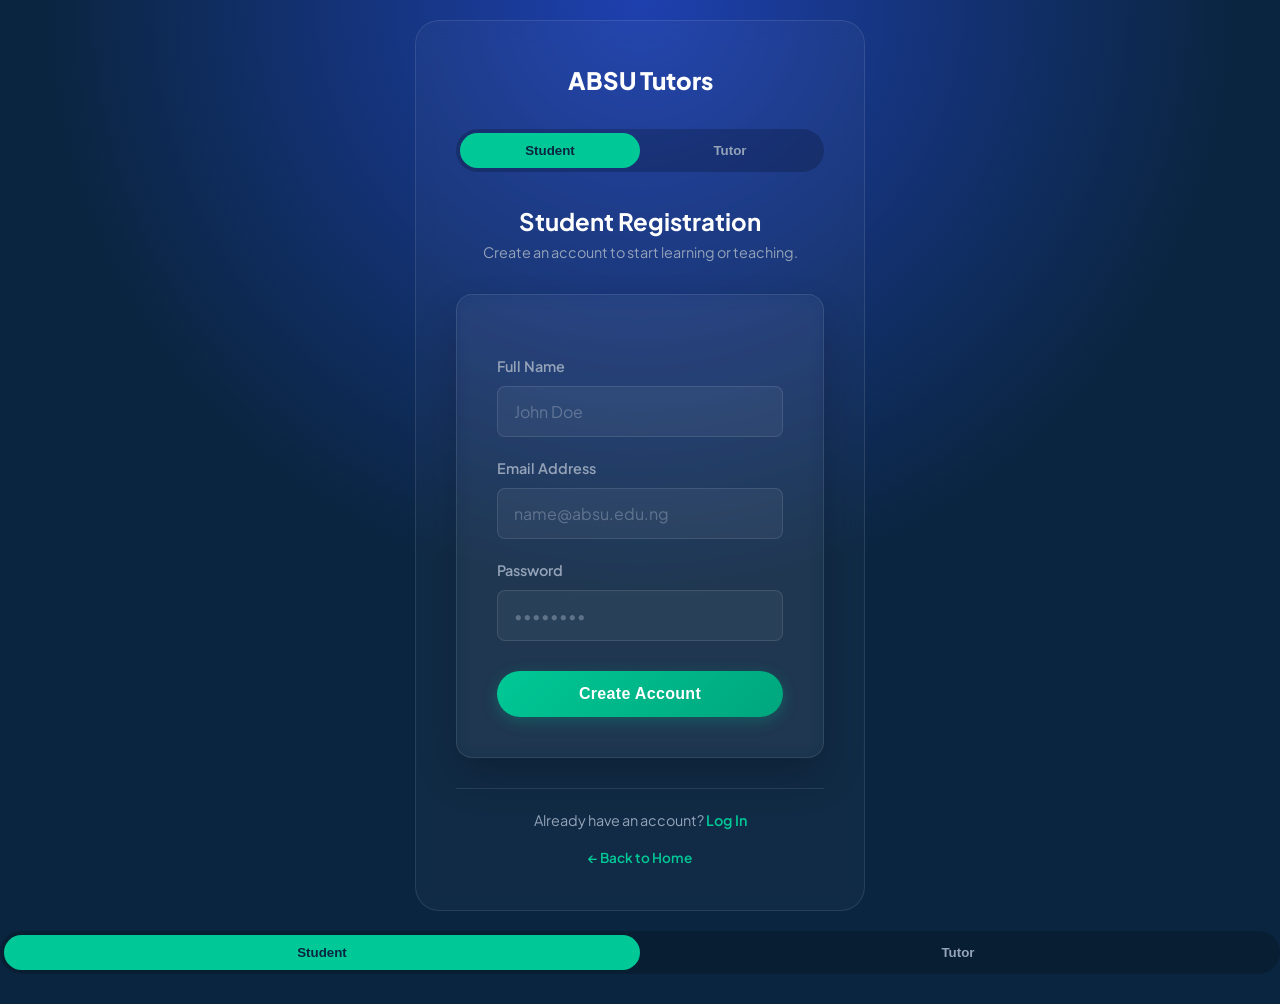
==== auth.html @ 9465117a "new update" ====
<!DOCTYPE html>
<html lang="en">
<head>
    <meta charset="UTF-8">
    <meta name="viewport" content="width=device-width, initial-scale=1.0">
    <title>Join ABSU Tutors</title>
    <link rel="stylesheet" href="style.css"> <!-- Reuse main style -->
    <link rel="stylesheet" href="auth.css">   <!-- Specific auth styles -->
</head>
<body>
    <main class="auth-container">
        <div class="auth-card">
            <div class="logo-center">ABSU Tutors</div>
            
            <div class="role-toggle">
                <button class="toggle-btn active" onclick="switchRole('student')">Student</button>
                <button class="toggle-btn" onclick="switchRole('tutor')">Tutor</button>
            </div>

            <h2 id="formTitle">Student Registration</h2>
            <p class="subtitle">Create an account to start learning or teaching.</p>

            <form id="authForm">
                <div class="input-group">
                    <label>Full Name</label>
                    <input type="text" placeholder="John Doe" required>
                </div>
                
                <div class="input-group">
                    <label>Email Address</label>
                    <input type="email" placeholder="name@absu.edu.ng" required>
                </div>

                <div class="input-group">
                    <label>Password</label>
                    <input type="password" placeholder="••••••••" required>
                </div>

                <!-- Tutor Specific Field (Hidden by default) -->
                <div class="input-group tutor-only" style="display: none;">
                    <label>Department / Subject Expertise</label>
                    <input type="text" placeholder="e.g., Mathematics, Physics">
                </div>

                <button type="submit" class="btn full-width">Create Account</button>
            </form>

            <div class="auth-footer">
                <p>Already have an account? <a href="#">Log In</a></p>
                <a href="index.html" class="back-link">&larr; Back to Home</a>
            </div>
        </div>
    </main>

    <!-- Add this script at the bottom of auth.html -->
<script>
    function switchRole(role) {
        const studentBtn = document.querySelector('.toggle-btn:first-child');
        const tutorBtn = document.querySelector('.toggle-btn:last-child');
        const formTitle = document.getElementById('formTitle');
        const tutorFields = document.querySelector('.tutor-only');
        const submitBtn = document.querySelector('button[type="submit"]');

        if (role === 'student') {
            studentBtn.classList.add('active');
            tutorBtn.classList.remove('active');
            formTitle.innerText = "Student Registration";
            submitBtn.innerText = "Create Student Account";
            if(tutorFields) tutorFields.style.display = 'none';
        } else {
            tutorBtn.classList.add('active');
            studentBtn.classList.remove('active');
            formTitle.innerText = "Tutor Registration";
            submitBtn.innerText = "Create Tutor Account";
            if(tutorFields) tutorFields.style.display = 'block';
        }
    }
</script>
<div class="role-toggle">
    <button type="button" class="toggle-btn active" onclick="switchRole('student')">Student</button>
    <button type="button" class="toggle-btn" onclick="switchRole('tutor')">Tutor</button>
</div>

</body>
</html>
---- style.css ----
/* =========================================
   ABSU TUTORS - UNIFIED PREMIUM THEME
   Palette: Dark Blue (#0A2540), White, Green (#00C896)
   Covers: Home, Contact, Auth, Dashboards
   ========================================= */

@import url('https://fonts.googleapis.com/css2?family=Plus+Jakarta+Sans:wght@400;500;600;700;800&display=swap');

:root {
  /* Color System */
  --bg-dark: #0a2540;
  --bg-card: rgba(255, 255, 255, 0.03);
  --border-color: rgba(255, 255, 255, 0.1);
  
  --white: #ffffff;
  --text-muted: #94a3b8;
  
  --green-primary: #00c896;
  --green-dark: #00a67d;
  --green-glow: rgba(0, 200, 150, 0.25);
  
  /* Layout & Effects */
  --container-width: 1200px;
  --radius-sm: 8px;
  --radius-md: 16px;
  --radius-lg: 24px;
  --transition: all 0.3s cubic-bezier(0.4, 0, 0.2, 1);
}

/* --- RESET & BASE --- */
*, *::before, *::after {
  margin: 0;
  padding: 0;
  box-sizing: border-box;
}

html {
  scroll-behavior: smooth;
  font-size: 16px;
}

body {
  font-family: 'Plus Jakarta Sans', system-ui, sans-serif;
  background-color: var(--bg-dark);
  color: var(--white);
  line-height: 1.6;
  overflow-x: hidden;
  /* Subtle radial gradient for depth */
  background-image: radial-gradient(circle at 50% 0%, #1e40af 0%, transparent 50%);
  min-height: 100vh;
}

a { text-decoration: none; color: inherit; transition: var(--transition); }
ul { list-style: none; }
img { max-width: 100%; display: block; }

/* --- UTILITIES --- */
.container {
  width: 90%;
  max-width: var(--container-width);
  margin: 0 auto;
}

.btn {
  display: inline-flex;
  align-items: center;
  justify-content: center;
  padding: 14px 32px;
  background: linear-gradient(135deg, var(--green-primary), var(--green-dark));
  color: var(--white);
  font-weight: 700;
  border-radius: 50px;
  font-size: 1rem;
  transition: var(--transition);
  box-shadow: 0 4px 15px var(--green-glow);
  border: none;
  cursor: pointer;
  letter-spacing: 0.02em;
}

.btn:hover {
  transform: translateY(-3px);
  box-shadow: 0 8px 25px var(--green-glow);
  filter: brightness(1.1);
}

.btn:active { transform: translateY(-1px); }

/* =========================================
   HOMEPAGE STYLES
   ========================================= */

header {
  position: relative;
  padding-bottom: 80px;
  overflow: hidden;
}

/* Navbar */
.navbar {
  display: flex;
  justify-content: space-between;
  align-items: center;
  padding: 20px 5%;
  position: relative;
  z-index: 100;
  background: rgba(10, 37, 64, 0.8);
  backdrop-filter: blur(10px);
  border-bottom: 1px solid var(--border-color);
}

.logo {
  font-size: 1.5rem;
  font-weight: 800;
  color: var(--white);
  letter-spacing: -0.03em;
}

.nav-links {
  display: flex;
  gap: 40px;
  align-items: center;
}

.nav-links a {
  font-weight: 600;
  font-size: 0.95rem;
  color: var(--text-muted);
  position: relative;
}

.nav-links a::after {
  content: '';
  position: absolute;
  bottom: -4px;
  left: 0;
  width: 0;
  height: 2px;
  background: var(--green-primary);
  transition: var(--transition);
}

.nav-links a:hover { color: var(--white); }
.nav-links a:hover::after { width: 100%; }

.menu-btn {
  display: none;
  background: none;
  border: none;
  font-size: 1.8rem;
  color: var(--white);
  cursor: pointer;
}

/* Hero Content */
header h1, header h2, header .btn {
  position: relative;
  z-index: 1;
  text-align: center;
}

header h1 {
  font-size: clamp(2.5rem, 5vw, 4rem);
  font-weight: 800;
  line-height: 1.1;
  margin-top: 80px;
  letter-spacing: -0.03em;
  color: var(--white);
}

header h2 {
  font-size: clamp(1.1rem, 2vw, 1.4rem);
  font-weight: 500;
  color: var(--text-muted);
  margin: 24px auto 40px;
  max-width: 600px;
}

header h2 em {
  font-style: normal;
  color: var(--green-primary);
  font-weight: 700;
}

header > .btn { 
  display: block; 
  margin: 0 auto; 
  max-width: fit-content;
}

/* Services Section */
.services {
  padding: 100px 5%;
  position: relative;
}

.services h2 {
  text-align: center;
  font-size: 2.5rem;
  font-weight: 800;
  letter-spacing: -0.02em;
  margin-bottom: 12px;
  color: var(--white);
}

.services > p {
  text-align: center;
  color: var(--text-muted);
  margin-bottom: 60px;
  font-size: 1.1rem;
}

.service-container {
  display: grid;
  grid-template-columns: repeat(auto-fit, minmax(300px, 1fr));
  gap: 30px;
  max-width: var(--container-width);
  margin: 0 auto;
}

.service-card {
  background: var(--bg-card);
  backdrop-filter: blur(10px);
  border: 1px solid var(--border-color);
  padding: 40px 32px;
  border-radius: var(--radius-md);
  transition: var(--transition);
  display: flex;
  flex-direction: column;
  align-items: flex-start;
  position: relative;
  overflow: hidden;
}

.service-card::before {
  content: '';
  position: absolute;
  top: 0;
  left: 0;
  width: 100%;
  height: 4px;
  background: linear-gradient(90deg, var(--blue-primary, #1e40af), var(--green-primary));
  transform: scaleX(0);
  transform-origin: left;
  transition: var(--transition);
}

.service-card:hover {
  transform: translateY(-8px);
  border-color: var(--green-primary);
  box-shadow: 0 20px 40px rgba(0, 0, 0, 0.2);
}

.service-card:hover::before { transform: scaleX(1); }

.service-card h3 {
  font-size: 1.5rem;
  font-weight: 700;
  margin-bottom: 12px;
  color: var(--white);
}

.service-card p {
  color: var(--text-muted);
  font-size: 0.95rem;
  margin-bottom: 24px;
  flex-grow: 1;
}

.service-card h4 {
  font-size: 2rem;
  font-weight: 800;
  color: var(--green-primary);
  margin-bottom: 24px;
  letter-spacing: -0.02em;
}

.service-card .btn {
  width: 100%;
  padding: 12px;
  font-size: 0.9rem;
  background: transparent;
  border: 1px solid var(--green-primary);
  box-shadow: none;
}

.service-card .btn:hover {
  background: var(--green-primary);
  color: var(--bg-dark);
  box-shadow: 0 4px 15px var(--green-glow);
}

/* Testimonials */
.testimonials {
  padding: 100px 5%;
  background: rgba(0, 0, 0, 0.2);
}

.testimonials h2 {
  text-align: center;
  font-size: 2.5rem;
  font-weight: 800;
  letter-spacing: -0.02em;
  margin-bottom: 60px;
  color: var(--white);
}

.testimonial-container {
  display: grid;
  grid-template-columns: repeat(auto-fit, minmax(300px, 1fr));
  gap: 30px;
  max-width: var(--container-width);
  margin: 0 auto;
}

.testimonial-card {
  background: var(--bg-card);
  border: 1px solid var(--border-color);
  padding: 40px 32px;
  border-radius: var(--radius-md);
  transition: var(--transition);
}

.testimonial-card:hover {
  border-color: var(--green-primary);
  background: rgba(255, 255, 255, 0.05);
}

.testimonial-card p {
  font-size: 1.05rem;
  line-height: 1.7;
  margin-bottom: 24px;
  font-style: italic;
  color: var(--text-muted);
}

.testimonial-card h3 {
  font-size: 1.1rem;
  font-weight: 700;
  color: var(--white);
  margin-bottom: 4px;
}

.testimonial-card span {
  font-size: 0.85rem;
  font-weight: 600;
  color: var(--green-primary);
  text-transform: uppercase;
  letter-spacing: 0.05em;
}

/* Main CTA Button */
main > .btn {
  display: block;
  margin: 60px auto 80px;
  background: var(--white);
  color: var(--bg-dark);
  box-shadow: 0 4px 15px rgba(255, 255, 255, 0.1);
  max-width: fit-content;
}

main > .btn:hover {
  background: var(--green-primary);
  color: var(--white);
}

/* Footer */
footer {
  background: rgba(0, 0, 0, 0.3);
  color: var(--text-muted);
  text-align: center;
  padding: 40px 5%;
  border-top: 1px solid var(--border-color);
}

footer p { font-size: 0.9rem; }

/* =========================================
   CONTACT PAGE STYLES
   ========================================= */

.contact-page main {
  display: flex;
  justify-content: center;
  align-items: center;
  padding: 80px 20px;
}

.contact {
  width: 100%;
  max-width: 600px;
  text-align: center;
}

.contact h2 {
  font-size: 2.5rem;
  font-weight: 800;
  margin-bottom: 12px;
  background: linear-gradient(135deg, var(--white) 0%, var(--text-muted) 100%);
  -webkit-background-clip: text;
  -webkit-text-fill-color: transparent;
  background-clip: text;
}

.contact > p {
  color: var(--text-muted);
  margin-bottom: 40px;
  font-size: 1.1rem;
}

form {
  background: var(--bg-card);
  backdrop-filter: blur(10px);
  border: 1px solid var(--border-color);
  padding: 40px;
  border-radius: var(--radius-md);
  box-shadow: 0 20px 40px rgba(0, 0, 0, 0.2);
  text-align: left;
}

label {
  display: block;
  font-size: 0.9rem;
  font-weight: 600;
  color: var(--text-muted);
  margin-bottom: 8px;
  margin-top: 20px;
}

input, textarea, select {
  width: 100%;
  padding: 14px 16px;
  background: rgba(255, 255, 255, 0.05);
  border: 1px solid var(--border-color);
  border-radius: var(--radius-sm);
  color: var(--white);
  font-family: inherit;
  font-size: 1rem;
  transition: var(--transition);
  outline: none;
}

input::placeholder, textarea::placeholder {
  color: rgba(148, 163, 184, 0.5);
}

input:focus, textarea:focus, select:focus {
  border-color: var(--green-primary);
  box-shadow: 0 0 0 4px var(--green-glow);
  background: rgba(255, 255, 255, 0.08);
}

textarea { resize: vertical; min-height: 120px; }

.contact a.back-link {
  display: inline-flex;
  align-items: center;
  margin-top: 40px;
  color: var(--text-muted);
  font-weight: 500;
  gap: 8px;
}

.contact a.back-link:hover {
  color: var(--green-primary);
  transform: translateX(-5px);
}

/* =========================================
   AUTH PAGE STYLES
   ========================================= */

.auth-container {
  min-height: 100vh;
  display: flex;
  justify-content: center;
  align-items: center;
  padding: 20px;
}

.auth-card {
  background: var(--bg-card);
  backdrop-filter: blur(10px);
  border: 1px solid var(--border-color);
  padding: 40px;
  border-radius: var(--radius-lg);
  width: 100%;
  max-width: 450px;
  text-align: center;
}

.logo-center {
  font-size: 1.5rem;
  font-weight: 800;
  color: var(--white);
  margin-bottom: 30px;
}

.role-toggle {
  display: flex;
  background: rgba(0, 0, 0, 0.2);
  border-radius: 50px;
  padding: 4px;
  margin-bottom: 30px;
}

.toggle-btn {
  flex: 1;
  padding: 10px;
  border: none;
  background: transparent;
  color: var(--text-muted);
  font-weight: 600;
  cursor: pointer;
  border-radius: 50px;
  transition: var(--transition);
}

.toggle-btn.active {
  background: var(--green-primary);
  color: var(--bg-dark);
}

.subtitle {
  color: var(--text-muted);
  margin-bottom: 30px;
  font-size: 0.9rem;
}

.full-width { width: 100%; margin-top: 10px; }

.auth-footer {
  margin-top: 30px;
  border-top: 1px solid var(--border-color);
  padding-top: 20px;
}

.auth-footer p { color: var(--text-muted); font-size: 0.9rem; }
.auth-footer a { color: var(--green-primary); font-weight: 600; }

/* =========================================
   DASHBOARD STYLES
   ========================================= */

.dashboard-layout {
  display: flex;
  min-height: 100vh;
}

.sidebar {
  width: 260px;
  background: rgba(10, 37, 64, 0.95);
  border-right: 1px solid var(--border-color);
  padding: 30px 20px;
  display: flex;
  flex-direction: column;
}

.sidebar .logo {
  font-size: 1.4rem;
  font-weight: 800;
  color: var(--white);
  margin-bottom: 40px;
}

.sidebar nav a {
  display: block;
  padding: 12px 16px;
  color: var(--text-muted);
  border-radius: var(--radius-sm);
  margin-bottom: 8px;
}

.sidebar nav a:hover, .sidebar nav a.active {
  background: rgba(255, 255, 255, 0.05);
  color: var(--green-primary);
}

.logout {
  margin-top: auto;
  color: #ff4d4d !important;
}

.dash-main {
  flex: 1;
  padding: 40px;
  overflow-y: auto;
}

.dash-header {
  display: flex;
  justify-content: space-between;
  align-items: center;
  margin-bottom: 40px;
}

.user-profile {
  width: 40px;
  height: 40px;
  background: var(--green-primary);
  color: var(--bg-dark);
  border-radius: 50%;
  display: flex;
  align-items: center;
  justify-content: center;
  font-weight: 700;
}

/* Stats Grid */
.stats-grid {
  display: grid;
  grid-template-columns: repeat(auto-fit, minmax(200px, 1fr));
  gap: 20px;
  margin-bottom: 40px;
}

.stat-card {
  background: var(--bg-card);
  border: 1px solid var(--border-color);
  padding: 24px;
  border-radius: var(--radius-md);
}

.stat-card h3 {
  font-size: 0.9rem;
  color: var(--text-muted);
  font-weight: 500;
  margin-bottom: 8px;
}

.stat-card .value {
  font-size: 2rem;
  font-weight: 800;
  color: var(--white);
}

/* Dashboard Forms */
.publish-section {
  background: var(--bg-card);
  border: 1px solid var(--border-color);
  padding: 30px;
  border-radius: var(--radius-md);
}

.form-row {
  display: grid;
  grid-template-columns: 1fr 1fr;
  gap: 20px;
}

select {
  width: 100%;
  padding: 14px;
  background: var(--bg-dark);
  border: 1px solid var(--border-color);
  color: var(--white);
  border-radius: var(--radius-sm);
}

/* Tables */
.table-container { overflow-x: auto; }

table {
  width: 100%;
  border-collapse: collapse;
  margin-top: 20px;
}

th, td {
  padding: 16px;
  text-align: left;
  border-bottom: 1px solid var(--border-color);
}

th {
  color: var(--text-muted);
  font-weight: 600;
  font-size: 0.9rem;
}

.badge {
  padding: 4px 12px;
  border-radius: 20px;
  font-size: 0.8rem;
  font-weight: 600;
}

.badge.pending { background: rgba(255, 193, 7, 0.2); color: #ffc107; }
.badge.active { background: rgba(0, 200, 150, 0.2); color: var(--green-primary); }

.btn-sm {
  padding: 6px 12px;
  font-size: 0.8rem;
  border-radius: 6px;
  border: none;
  cursor: pointer;
  background: var(--green-primary);
  color: var(--bg-dark);
  font-weight: 600;
}

.btn-sm.outline {
  background: transparent;
  border: 1px solid var(--border-color);
  color: var(--white);
}

/* =========================================
   RESPONSIVE MEDIA QUERIES
   ========================================= */

@media (max-width: 768px) {
  .menu-btn { display: block; }
  
  .nav-links {
    position: fixed;
    top: 0;
    right: -100%;
    width: 75%;
    max-width: 320px;
    height: 100vh;
    background: var(--bg-dark);
    flex-direction: column;
    justify-content: center;
    gap: 32px;
    box-shadow: -10px 0 40px rgba(0,0,0,0.5);
    transition: var(--transition);
    z-index: 999;
    border-left: 1px solid var(--border-color);
  }
  
  .nav-links.active { right: 0; }
  .nav-links a { font-size: 1.2rem; opacity: 1; }
  
  header h1 { margin-top: 50px; }
  
  .services, .testimonials { padding: 70px 5%; }
  .services h2, .testimonials h2 { font-size: 2rem; }

  /* Dashboard Mobile */
  .dashboard-layout { flex-direction: column; }
  .sidebar { width: 100%; border-right: none; border-bottom: 1px solid var(--border-color); }
  .form-row { grid-template-columns: 1fr; }
}

/* Animations */
@keyframes fadeInUp {
  from { opacity: 0; transform: translateY(30px); }
  to { opacity: 1; transform: translateY(0); }
}

.service-card, .testimonial-card {
  animation: fadeInUp 0.6s ease-out both;
}

.service-card:nth-child(1) { animation-delay: 0.1s; }
.service-card:nth-child(2) { animation-delay: 0.2s; }
.service-card:nth-child(3) { animation-delay: 0.3s; }


/* Add this to the bottom of style.css */

.btn-outline {
    width: 100%;
    padding: 12px;
    font-size: 0.9rem;
    background: transparent;
    border: 1px solid var(--green-primary);
    color: var(--green-primary);
    border-radius: 50px;
    cursor: pointer;
    transition: var(--transition);
    font-weight: 600;
}

.btn-outline:hover {
    background: var(--green-primary);
    color: var(--bg-dark);
    box-shadow: 0 4px 15px var(--green-glow);
}

.btn-sm-nav {
    background: var(--green-primary);
    color: var(--bg-dark);
    padding: 8px 20px;
    border-radius: 50px;
    font-weight: 700;
}

.btn-sm-nav:hover {
    background: var(--white);
}

/* =========================================
   HERO SECTION & MOBILE OPTIMIZATION
   ========================================= */

.hero-content {
    display: flex;
    flex-direction: column;
    align-items: center; /* This centers everything horizontally */
    justify-content: center;
    text-align: center;  /* Ensures text lines are centered */
    padding: 0 20px;     /* Prevents text from touching screen edges on mobile */
    margin-top: 60px;    /* Adds space below the navbar */
}

header h1 {
    font-size: clamp(2rem, 5vw, 4rem); /* Responsive font size: shrinks on mobile, grows on desktop */
    font-weight: 800;
    line-height: 1.2;
    margin-bottom: 20px;
    color: var(--white);
    max-width: 900px; /* Prevents it from getting too wide on huge screens */
}

header h2 {
    font-size: clamp(1rem, 3vw, 1.4rem);
    font-weight: 500;
    color: var(--green-primary); /* Matches your screenshot's green text */
    margin-bottom: 40px;
    font-style: normal;
}

/* The Main CTA Button */
.hero-content .btn {
    display: inline-flex;
    align-items: center;
    justify-content: center;
    padding: 16px 32px;
    background: linear-gradient(135deg, var(--green-primary), var(--green-dark));
    color: var(--white);
    font-weight: 700;
    border-radius: 50px;
    font-size: 1.1rem;
    transition: var(--transition);
    box-shadow: 0 4px 20px rgba(0, 200, 150, 0.4); /* Nice glow effect */
    border: none;
    cursor: pointer;
    text-decoration: none;
    
    /* Mobile Optimization for the button */
    width: 100%;       /* Full width on very small screens makes it easier to tap */
    max-width: 350px;  /* But stops growing on larger screens */
}

.hero-content .btn:hover {
    transform: translateY(-3px);
    box-shadow: 0 8px 30px rgba(0, 200, 150, 0.6);
    filter: brightness(1.1);
}

/* Specific Mobile Tweaks */
@media (max-width: 768px) {
    header h1 {
        font-size: 2.2rem; /* Smaller heading for phones */
        margin-top: 20px;
    }
    
    .hero-content .btn {
        width: 90%; /* Takes up most of the screen width on mobile for easy tapping */
        padding: 18px 20px; /* Slightly taller for better touch target */
        font-size: 1rem;
    }
}

/* =========================================
   DASHBOARD SHARED STYLES
   ========================================= */
.dashboard-layout {
    display: flex;
    height: 100vh;
    background: var(--bg-dark);
    color: var(--white);
    overflow: hidden;
}

.sidebar {
    width: 250px;
    background: rgba(10, 37, 64, 0.95);
    border-right: 1px solid var(--border-color);
    padding: 30px 20px;
    display: flex;
    flex-direction: column;
}

.sidebar .logo {
    font-size: 1.4rem;
    font-weight: 800;
    margin-bottom: 40px;
    color: var(--white);
}

.sidebar nav a {
    display: flex;
    align-items: center;
    gap: 12px;
    padding: 12px 16px;
    color: var(--text-muted);
    border-radius: 8px;
    margin-bottom: 8px;
    text-decoration: none;
    transition: 0.3s;
}

.sidebar nav a:hover, .sidebar nav a.active {
    background: rgba(255, 255, 255, 0.05);
    color: var(--green-primary);
}

.badge-count {
    background: var(--green-primary);
    color: var(--bg-dark);
    font-size: 0.7rem;
    padding: 2px 6px;
    border-radius: 10px;
    margin-left: auto;
    font-weight: bold;
}

.logout { margin-top: auto; color: #ff4d4d !important; }

/* =========================================
   STUDENT DASHBOARD (SHOP STYLE)
   ========================================= */
.dash-main {
    flex: 1;
    padding: 30px;
    overflow-y: auto;
}

.dash-header {
    display: flex;
    justify-content: space-between;
    align-items: center;
    margin-bottom: 40px;
}

.search-bar {
    background: var(--bg-card);
    border: 1px solid var(--border-color);
    border-radius: 50px;
    padding: 10px 20px;
    display: flex;
    align-items: center;
    width: 400px;
}

.search-bar input {
    background: transparent;
    border: none;
    color: white;
    margin-left: 10px;
    width: 100%;
    outline: none;
}

.user-profile {
    display: flex;
    align-items: center;
    gap: 10px;
}

.avatar {
    width: 35px;
    height: 35px;
    background: var(--green-primary);
    color: var(--bg-dark);
    border-radius: 50%;
    display: flex;
    align-items: center;
    justify-content: center;
    font-weight: bold;
}

.shop-grid {
    display: grid;
    grid-template-columns: repeat(auto-fill, minmax(280px, 1fr));
    gap: 20px;
}

.shop-card {
    background: var(--bg-card);
    border: 1px solid var(--border-color);
    border-radius: 16px;
    overflow: hidden;
    transition: 0.3s;
}

.shop-card:hover {
    transform: translateY(-5px);
    border-color: var(--green-primary);
}

.card-image {
    height: 120px;
    display: flex;
    align-items: center;
    justify-content: center;
    font-size: 3rem;
    color: white;
}

.card-content {
    padding: 20px;
}

.tag {
    font-size: 0.7rem;
    text-transform: uppercase;
    color: var(--green-primary);
    font-weight: bold;
    letter-spacing: 1px;
}

.card-content h3 {
    margin: 10px 0 5px;
    font-size: 1.1rem;
}

.card-content p {
    color: var(--text-muted);
    font-size: 0.9rem;
    margin-bottom: 15px;
}

.price-row {
    display: flex;
    justify-content: space-between;
    align-items: center;
}

.price {
    font-weight: bold;
    font-size: 1.1rem;
}

.btn-sm {
    background: var(--green-primary);
    color: var(--bg-dark);
    border: none;
    padding: 6px 15px;
    border-radius: 20px;
    font-weight: bold;
    cursor: pointer;
}

/* =========================================
   TUTOR DASHBOARD (CHAT STYLE)
   ========================================= */
.chat-layout {
    display: flex;
}

.chat-list-panel {
    width: 300px;
    background: rgba(255, 255, 255, 0.02);
    border-right: 1px solid var(--border-color);
    display: flex;
    flex-direction: column;
}

.panel-header {
    padding: 20px;
    display: flex;
    justify-content: space-between;
    border-bottom: 1px solid var(--border-color);
}

.chat-search {
    padding: 15px;
}

.chat-search input {
    width: 100%;
    background: var(--bg-dark);
    border: 1px solid var(--border-color);
    padding: 10px;
    border-radius: 8px;
    color: white;
}

.chat-items {
    flex: 1;
    overflow-y: auto;
}

.chat-item {
    display: flex;
    align-items: center;
    gap: 15px;
    padding: 15px 20px;
    cursor: pointer;
    transition: 0.2s;
    border-bottom: 1px solid rgba(255,255,255,0.05);
}

.chat-item:hover, .chat-item.active {
    background: rgba(255, 255, 255, 0.05);
}

.chat-info { flex: 1; }
.chat-info h4 { font-size: 0.95rem; margin-bottom: 4px; }
.chat-info p { font-size: 0.8rem; color: var(--text-muted); white-space: nowrap; overflow: hidden; text-overflow: ellipsis; }
.time { font-size: 0.75rem; color: var(--text-muted); }

.chat-window {
    flex: 1;
    display: flex;
    flex-direction: column;
    background: var(--bg-dark);
}

.chat-header {
    padding: 20px;
    border-bottom: 1px solid var(--border-color);
    display: flex;
    justify-content: space-between;
    align-items: center;
}

.chat-header .user-profile { gap: 15px; }
.status { font-size: 0.8rem; color: var(--green-primary); }
.actions i { margin-left: 20px; color: var(--text-muted); cursor: pointer; }

.chat-messages {
    flex: 1;
    padding: 30px;
    overflow-y: auto;
    display: flex;
    flex-direction: column;
    gap: 20px;
}

.message {
    max-width: 60%;
    padding: 15px 20px;
    border-radius: 16px;
    position: relative;
}

.message.received {
    background: var(--bg-card);
    border: 1px solid var(--border-color);
    align-self: flex-start;
    border-bottom-left-radius: 4px;
}

.message.sent {
    background: var(--green-primary);
    color: var(--bg-dark);
    align-self: flex-end;
    border-bottom-right-radius: 4px;
}

.msg-time {
    display: block;
    font-size: 0.7rem;
    margin-top: 5px;
    opacity: 0.7;
    text-align: right;
}

.chat-input-area {
    padding: 20px;
    border-top: 1px solid var(--border-color);
    display: flex;
    align-items: center;
    gap: 15px;
    background: rgba(255,255,255,0.02);
}

.chat-input-area input {
    flex: 1;
    background: transparent;
    border: none;
    color: white;
    font-size: 1rem;
    outline: none;
}

.send-btn {
    background: var(--green-primary);
    border: none;
    width: 40px;
    height: 40px;
    border-radius: 50%;
    color: var(--bg-dark);
    cursor: pointer;
    display: flex;
    align-items: center;
    justify-content: center;
}

/* Mobile Responsiveness for Dashboards */
@media (max-width: 768px) {
    .sidebar { display: none; } /* Hide sidebar on mobile for now */
    .chat-list-panel { width: 100%; }
    .chat-window { display: none; } /* Simplified for mobile view */
    .search-bar { width: 100%; }
}
---- auth.css ----
/* Auth Page Specifics */
.auth-container {
    min-height: 100vh;
    display: flex;
    justify-content: center;
    align-items: center;
    padding: 20px;
}

.auth-card {
    background: rgba(255, 255, 255, 0.03);
    backdrop-filter: blur(10px);
    border: 1px solid rgba(255, 255, 255, 0.1);
    padding: 40px;
    border-radius: 24px;
    width: 100%;
    max-width: 450px;
    text-align: center;
}

.logo-center {
    font-size: 1.5rem;
    font-weight: 800;
    color: var(--white);
    margin-bottom: 30px;
}

.role-toggle {
    display: flex;
    background: rgba(0, 0, 0, 0.2);
    border-radius: 50px;
    padding: 4px;
    margin-bottom: 30px;
}

.toggle-btn {
    flex: 1;
    padding: 10px;
    border: none;
    background: transparent;
    color: var(--text-muted);
    font-weight: 600;
    cursor: pointer;
    border-radius: 50px;
    transition: var(--transition);
}

.toggle-btn.active {
    background: var(--green-primary);
    color: var(--bg-dark);
}

.subtitle {
    color: var(--text-muted);
    margin-bottom: 30px;
    font-size: 0.9rem;
}

.input-group {
    text-align: left;
    margin-bottom: 20px;
}

.full-width {
    width: 100%;
    margin-top: 10px;
}

.auth-footer {
    margin-top: 30px;
    border-top: 1px solid var(--border-color);
    padding-top: 20px;
}

.auth-footer p {
    color: var(--text-muted);
    font-size: 0.9rem;
}

.auth-footer a {
    color: var(--green-primary);
    font-weight: 600;
}

.back-link {
    display: inline-block;
    margin-top: 15px;
    color: var(--text-muted);
    font-size: 0.85rem;
}
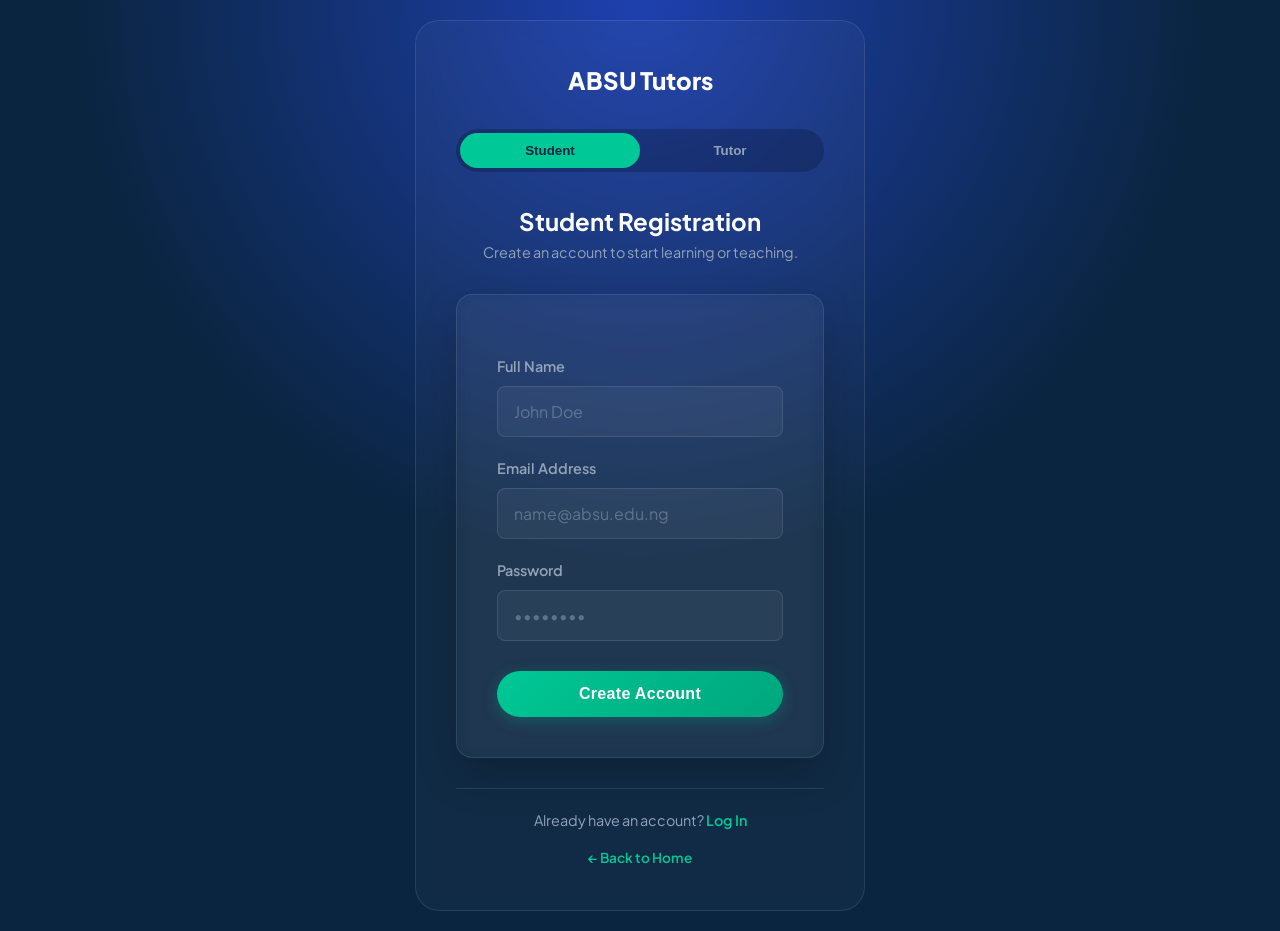
==== commit 09bf2dde: "new update" ====
--- a/auth.html
+++ b/auth.html
@@ -53,33 +53,28 @@
     </main>
 
     <!-- Add this script at the bottom of auth.html -->
-<script>
-    function switchRole(role) {
-        const studentBtn = document.querySelector('.toggle-btn:first-child');
-        const tutorBtn = document.querySelector('.toggle-btn:last-child');
-        const formTitle = document.getElementById('formTitle');
-        const tutorFields = document.querySelector('.tutor-only');
-        const submitBtn = document.querySelector('button[type="submit"]');
+    <script>
+        function switchRole(role) {
+            const studentBtn = document.querySelector('.toggle-btn:first-child');
+            const tutorBtn = document.querySelector('.toggle-btn:last-child');
+            const formTitle = document.getElementById('formTitle');
+            const tutorFields = document.querySelector('.tutor-only');
+            const submitBtn = document.querySelector('button[type="submit"]');
 
-        if (role === 'student') {
-            studentBtn.classList.add('active');
-            tutorBtn.classList.remove('active');
-            formTitle.innerText = "Student Registration";
-            submitBtn.innerText = "Create Student Account";
-            if(tutorFields) tutorFields.style.display = 'none';
-        } else {
-            tutorBtn.classList.add('active');
-            studentBtn.classList.remove('active');
-            formTitle.innerText = "Tutor Registration";
-            submitBtn.innerText = "Create Tutor Account";
-            if(tutorFields) tutorFields.style.display = 'block';
+            if (role === 'student') {
+                studentBtn.classList.add('active');
+                tutorBtn.classList.remove('active');
+                formTitle.innerText = "Student Registration";
+                submitBtn.innerText = "Create Student Account";
+                if(tutorFields) tutorFields.style.display = 'none';
+            } else {
+                tutorBtn.classList.add('active');
+                studentBtn.classList.remove('active');
+                formTitle.innerText = "Tutor Registration";
+                submitBtn.innerText = "Create Tutor Account";
+                if(tutorFields) tutorFields.style.display = 'block';
+            }
         }
-    }
-</script>
-<div class="role-toggle">
-    <button type="button" class="toggle-btn active" onclick="switchRole('student')">Student</button>
-    <button type="button" class="toggle-btn" onclick="switchRole('tutor')">Tutor</button>
-</div>
-
+    </script>
 </body>
 </html>
--- a/style.css
+++ b/style.css
@@ -76,6 +76,7 @@
   border: none;
   cursor: pointer;
   letter-spacing: 0.02em;
+  text-decoration: none;
 }
 
 .btn:hover {
@@ -153,39 +154,65 @@
 }
 
 /* Hero Content */
-header h1, header h2, header .btn {
+.hero-content {
+  display: flex;
+  flex-direction: column;
+  align-items: center;
+  justify-content: center;
+  text-align: center;
+  padding: 0 20px;
+  margin-top: 60px;
+}
+
+header h1, header h2 {
   position: relative;
   z-index: 1;
   text-align: center;
 }
 
 header h1 {
-  font-size: clamp(2.5rem, 5vw, 4rem);
+  font-size: clamp(2rem, 5vw, 4rem);
   font-weight: 800;
-  line-height: 1.1;
-  margin-top: 80px;
+  line-height: 1.2;
+  margin-top: 20px;
+  margin-bottom: 20px;
   letter-spacing: -0.03em;
   color: var(--white);
+  max-width: 900px;
 }
 
 header h2 {
-  font-size: clamp(1.1rem, 2vw, 1.4rem);
+  font-size: clamp(1rem, 3vw, 1.4rem);
   font-weight: 500;
-  color: var(--text-muted);
-  margin: 24px auto 40px;
+  color: var(--green-primary);
+  margin: 0 auto 40px;
   max-width: 600px;
-}
-
-header h2 em {
   font-style: normal;
-  color: var(--green-primary);
+}
+
+.hero-content .btn {
+  display: inline-flex;
+  align-items: center;
+  justify-content: center;
+  padding: 16px 32px;
+  background: linear-gradient(135deg, var(--green-primary), var(--green-dark));
+  color: var(--white);
   font-weight: 700;
-}
-
-header > .btn { 
-  display: block; 
-  margin: 0 auto; 
-  max-width: fit-content;
+  border-radius: 50px;
+  font-size: 1.1rem;
+  transition: var(--transition);
+  box-shadow: 0 4px 20px rgba(0, 200, 150, 0.4);
+  border: none;
+  cursor: pointer;
+  text-decoration: none;
+  width: 100%;
+  max-width: 350px;
+}
+
+.hero-content .btn:hover {
+  transform: translateY(-3px);
+  box-shadow: 0 8px 30px rgba(0, 200, 150, 0.6);
+  filter: brightness(1.1);
 }
 
 /* Services Section */
@@ -239,7 +266,7 @@
   left: 0;
   width: 100%;
   height: 4px;
-  background: linear-gradient(90deg, var(--blue-primary, #1e40af), var(--green-primary));
+  background: linear-gradient(90deg, #1e40af, var(--green-primary));
   transform: scaleX(0);
   transform-origin: left;
   transition: var(--transition);
@@ -347,21 +374,6 @@
   color: var(--green-primary);
   text-transform: uppercase;
   letter-spacing: 0.05em;
-}
-
-/* Main CTA Button */
-main > .btn {
-  display: block;
-  margin: 60px auto 80px;
-  background: var(--white);
-  color: var(--bg-dark);
-  box-shadow: 0 4px 15px rgba(255, 255, 255, 0.1);
-  max-width: fit-content;
-}
-
-main > .btn:hover {
-  background: var(--green-primary);
-  color: var(--white);
 }
 
 /* Footer */
@@ -539,12 +551,15 @@
 .auth-footer a { color: var(--green-primary); font-weight: 600; }
 
 /* =========================================
-   DASHBOARD STYLES
+   DASHBOARD SHARED STYLES
    ========================================= */
 
 .dashboard-layout {
   display: flex;
   min-height: 100vh;
+  background: var(--bg-dark);
+  color: var(--white);
+  overflow: hidden;
 }
 
 .sidebar {
@@ -559,16 +574,20 @@
 .sidebar .logo {
   font-size: 1.4rem;
   font-weight: 800;
-  color: var(--white);
   margin-bottom: 40px;
+  color: var(--white);
 }
 
 .sidebar nav a {
-  display: block;
+  display: flex;
+  align-items: center;
+  gap: 12px;
   padding: 12px 16px;
   color: var(--text-muted);
   border-radius: var(--radius-sm);
   margin-bottom: 8px;
+  text-decoration: none;
+  transition: var(--transition);
 }
 
 .sidebar nav a:hover, .sidebar nav a.active {
@@ -576,9 +595,19 @@
   color: var(--green-primary);
 }
 
-.logout {
-  margin-top: auto;
-  color: #ff4d4d !important;
+.badge-count {
+  background: var(--green-primary);
+  color: var(--bg-dark);
+  font-size: 0.7rem;
+  padding: 2px 6px;
+  border-radius: 10px;
+  margin-left: auto;
+  font-weight: bold;
+}
+
+.logout { 
+  margin-top: auto; 
+  color: #ff4d4d !important; 
 }
 
 .dash-main {
@@ -594,7 +623,32 @@
   margin-bottom: 40px;
 }
 
+.search-bar {
+  background: var(--bg-card);
+  border: 1px solid var(--border-color);
+  border-radius: 50px;
+  padding: 10px 20px;
+  display: flex;
+  align-items: center;
+  width: 400px;
+}
+
+.search-bar input {
+  background: transparent;
+  border: none;
+  color: white;
+  margin-left: 10px;
+  width: 100%;
+  outline: none;
+}
+
 .user-profile {
+  display: flex;
+  align-items: center;
+  gap: 10px;
+}
+
+.avatar {
   width: 40px;
   height: 40px;
   background: var(--green-primary);
@@ -703,6 +757,220 @@
   background: transparent;
   border: 1px solid var(--border-color);
   color: var(--white);
+}
+
+/* =========================================
+   STUDENT DASHBOARD (SHOP STYLE)
+   ========================================= */
+
+.shop-grid {
+  display: grid;
+  grid-template-columns: repeat(auto-fill, minmax(280px, 1fr));
+  gap: 20px;
+}
+
+.shop-card {
+  background: var(--bg-card);
+  border: 1px solid var(--border-color);
+  border-radius: 16px;
+  overflow: hidden;
+  transition: 0.3s;
+}
+
+.shop-card:hover {
+  transform: translateY(-5px);
+  border-color: var(--green-primary);
+}
+
+.card-image {
+  height: 120px;
+  display: flex;
+  align-items: center;
+  justify-content: center;
+  font-size: 3rem;
+  color: white;
+}
+
+.card-content {
+  padding: 20px;
+}
+
+.tag {
+  font-size: 0.7rem;
+  text-transform: uppercase;
+  color: var(--green-primary);
+  font-weight: bold;
+  letter-spacing: 1px;
+}
+
+.card-content h3 {
+  margin: 10px 0 5px;
+  font-size: 1.1rem;
+}
+
+.card-content p {
+  color: var(--text-muted);
+  font-size: 0.9rem;
+  margin-bottom: 15px;
+}
+
+.price-row {
+  display: flex;
+  justify-content: space-between;
+  align-items: center;
+}
+
+.price {
+  font-weight: bold;
+  font-size: 1.1rem;
+}
+
+/* =========================================
+   TUTOR DASHBOARD (CHAT STYLE)
+   ========================================= */
+
+.chat-layout {
+  display: flex;
+}
+
+.chat-list-panel {
+  width: 300px;
+  background: rgba(255, 255, 255, 0.02);
+  border-right: 1px solid var(--border-color);
+  display: flex;
+  flex-direction: column;
+}
+
+.panel-header {
+  padding: 20px;
+  display: flex;
+  justify-content: space-between;
+  border-bottom: 1px solid var(--border-color);
+}
+
+.chat-search {
+  padding: 15px;
+}
+
+.chat-search input {
+  width: 100%;
+  background: var(--bg-dark);
+  border: 1px solid var(--border-color);
+  padding: 10px;
+  border-radius: 8px;
+  color: white;
+}
+
+.chat-items {
+  flex: 1;
+  overflow-y: auto;
+}
+
+.chat-item {
+  display: flex;
+  align-items: center;
+  gap: 15px;
+  padding: 15px 20px;
+  cursor: pointer;
+  transition: 0.2s;
+  border-bottom: 1px solid rgba(255,255,255,0.05);
+}
+
+.chat-item:hover, .chat-item.active {
+  background: rgba(255, 255, 255, 0.05);
+}
+
+.chat-info { flex: 1; }
+.chat-info h4 { font-size: 0.95rem; margin-bottom: 4px; }
+.chat-info p { font-size: 0.8rem; color: var(--text-muted); white-space: nowrap; overflow: hidden; text-overflow: ellipsis; }
+.time { font-size: 0.75rem; color: var(--text-muted); }
+
+.chat-window {
+  flex: 1;
+  display: flex;
+  flex-direction: column;
+  background: var(--bg-dark);
+}
+
+.chat-header {
+  padding: 20px;
+  border-bottom: 1px solid var(--border-color);
+  display: flex;
+  justify-content: space-between;
+  align-items: center;
+}
+
+.chat-header .user-profile { gap: 15px; }
+.status { font-size: 0.8rem; color: var(--green-primary); }
+.actions i { margin-left: 20px; color: var(--text-muted); cursor: pointer; }
+
+.chat-messages {
+  flex: 1;
+  padding: 30px;
+  overflow-y: auto;
+  display: flex;
+  flex-direction: column;
+  gap: 20px;
+}
+
+.message {
+  max-width: 60%;
+  padding: 15px 20px;
+  border-radius: 16px;
+  position: relative;
+}
+
+.message.received {
+  background: var(--bg-card);
+  border: 1px solid var(--border-color);
+  align-self: flex-start;
+  border-bottom-left-radius: 4px;
+}
+
+.message.sent {
+  background: var(--green-primary);
+  color: var(--bg-dark);
+  align-self: flex-end;
+  border-bottom-right-radius: 4px;
+}
+
+.msg-time {
+  display: block;
+  font-size: 0.7rem;
+  margin-top: 5px;
+  opacity: 0.7;
+  text-align: right;
+}
+
+.chat-input-area {
+  padding: 20px;
+  border-top: 1px solid var(--border-color);
+  display: flex;
+  align-items: center;
+  gap: 15px;
+  background: rgba(255,255,255,0.02);
+}
+
+.chat-input-area input {
+  flex: 1;
+  background: transparent;
+  border: none;
+  color: white;
+  font-size: 1rem;
+  outline: none;
+}
+
+.send-btn {
+  background: var(--green-primary);
+  border: none;
+  width: 40px;
+  height: 40px;
+  border-radius: 50%;
+  color: var(--bg-dark);
+  cursor: pointer;
+  display: flex;
+  align-items: center;
+  justify-content: center;
 }
 
 /* =========================================
@@ -737,10 +1005,20 @@
   .services, .testimonials { padding: 70px 5%; }
   .services h2, .testimonials h2 { font-size: 2rem; }
 
+  .hero-content .btn {
+    width: 90%;
+    padding: 18px 20px;
+    font-size: 1rem;
+  }
+
   /* Dashboard Mobile */
   .dashboard-layout { flex-direction: column; }
   .sidebar { width: 100%; border-right: none; border-bottom: 1px solid var(--border-color); }
   .form-row { grid-template-columns: 1fr; }
+  .sidebar { display: none; } /* Hide sidebar on mobile for now */
+  .chat-list-panel { width: 100%; }
+  .chat-window { display: none; } /* Simplified for mobile view */
+  .search-bar { width: 100%; }
 }
 
 /* Animations */
@@ -757,445 +1035,37 @@
 .service-card:nth-child(2) { animation-delay: 0.2s; }
 .service-card:nth-child(3) { animation-delay: 0.3s; }
 
-
-/* Add this to the bottom of style.css */
+/* =========================================
+   UTILITY BUTTON OVERRIDES
+   ========================================= */
 
 .btn-outline {
-    width: 100%;
-    padding: 12px;
-    font-size: 0.9rem;
-    background: transparent;
-    border: 1px solid var(--green-primary);
-    color: var(--green-primary);
-    border-radius: 50px;
-    cursor: pointer;
-    transition: var(--transition);
-    font-weight: 600;
+  width: 100%;
+  padding: 12px;
+  font-size: 0.9rem;
+  background: transparent;
+  border: 1px solid var(--green-primary);
+  color: var(--green-primary);
+  border-radius: 50px;
+  cursor: pointer;
+  transition: var(--transition);
+  font-weight: 600;
 }
 
 .btn-outline:hover {
-    background: var(--green-primary);
-    color: var(--bg-dark);
-    box-shadow: 0 4px 15px var(--green-glow);
+  background: var(--green-primary);
+  color: var(--bg-dark);
+  box-shadow: 0 4px 15px var(--green-glow);
 }
 
 .btn-sm-nav {
-    background: var(--green-primary);
-    color: var(--bg-dark);
-    padding: 8px 20px;
-    border-radius: 50px;
-    font-weight: 700;
+  background: var(--green-primary);
+  color: var(--bg-dark);
+  padding: 8px 20px;
+  border-radius: 50px;
+  font-weight: 700;
 }
 
 .btn-sm-nav:hover {
-    background: var(--white);
-}
-
-/* =========================================
-   HERO SECTION & MOBILE OPTIMIZATION
-   ========================================= */
-
-.hero-content {
-    display: flex;
-    flex-direction: column;
-    align-items: center; /* This centers everything horizontally */
-    justify-content: center;
-    text-align: center;  /* Ensures text lines are centered */
-    padding: 0 20px;     /* Prevents text from touching screen edges on mobile */
-    margin-top: 60px;    /* Adds space below the navbar */
-}
-
-header h1 {
-    font-size: clamp(2rem, 5vw, 4rem); /* Responsive font size: shrinks on mobile, grows on desktop */
-    font-weight: 800;
-    line-height: 1.2;
-    margin-bottom: 20px;
-    color: var(--white);
-    max-width: 900px; /* Prevents it from getting too wide on huge screens */
-}
-
-header h2 {
-    font-size: clamp(1rem, 3vw, 1.4rem);
-    font-weight: 500;
-    color: var(--green-primary); /* Matches your screenshot's green text */
-    margin-bottom: 40px;
-    font-style: normal;
-}
-
-/* The Main CTA Button */
-.hero-content .btn {
-    display: inline-flex;
-    align-items: center;
-    justify-content: center;
-    padding: 16px 32px;
-    background: linear-gradient(135deg, var(--green-primary), var(--green-dark));
-    color: var(--white);
-    font-weight: 700;
-    border-radius: 50px;
-    font-size: 1.1rem;
-    transition: var(--transition);
-    box-shadow: 0 4px 20px rgba(0, 200, 150, 0.4); /* Nice glow effect */
-    border: none;
-    cursor: pointer;
-    text-decoration: none;
-    
-    /* Mobile Optimization for the button */
-    width: 100%;       /* Full width on very small screens makes it easier to tap */
-    max-width: 350px;  /* But stops growing on larger screens */
-}
-
-.hero-content .btn:hover {
-    transform: translateY(-3px);
-    box-shadow: 0 8px 30px rgba(0, 200, 150, 0.6);
-    filter: brightness(1.1);
-}
-
-/* Specific Mobile Tweaks */
-@media (max-width: 768px) {
-    header h1 {
-        font-size: 2.2rem; /* Smaller heading for phones */
-        margin-top: 20px;
-    }
-    
-    .hero-content .btn {
-        width: 90%; /* Takes up most of the screen width on mobile for easy tapping */
-        padding: 18px 20px; /* Slightly taller for better touch target */
-        font-size: 1rem;
-    }
-}
-
-/* =========================================
-   DASHBOARD SHARED STYLES
-   ========================================= */
-.dashboard-layout {
-    display: flex;
-    height: 100vh;
-    background: var(--bg-dark);
-    color: var(--white);
-    overflow: hidden;
-}
-
-.sidebar {
-    width: 250px;
-    background: rgba(10, 37, 64, 0.95);
-    border-right: 1px solid var(--border-color);
-    padding: 30px 20px;
-    display: flex;
-    flex-direction: column;
-}
-
-.sidebar .logo {
-    font-size: 1.4rem;
-    font-weight: 800;
-    margin-bottom: 40px;
-    color: var(--white);
-}
-
-.sidebar nav a {
-    display: flex;
-    align-items: center;
-    gap: 12px;
-    padding: 12px 16px;
-    color: var(--text-muted);
-    border-radius: 8px;
-    margin-bottom: 8px;
-    text-decoration: none;
-    transition: 0.3s;
-}
-
-.sidebar nav a:hover, .sidebar nav a.active {
-    background: rgba(255, 255, 255, 0.05);
-    color: var(--green-primary);
-}
-
-.badge-count {
-    background: var(--green-primary);
-    color: var(--bg-dark);
-    font-size: 0.7rem;
-    padding: 2px 6px;
-    border-radius: 10px;
-    margin-left: auto;
-    font-weight: bold;
-}
-
-.logout { margin-top: auto; color: #ff4d4d !important; }
-
-/* =========================================
-   STUDENT DASHBOARD (SHOP STYLE)
-   ========================================= */
-.dash-main {
-    flex: 1;
-    padding: 30px;
-    overflow-y: auto;
-}
-
-.dash-header {
-    display: flex;
-    justify-content: space-between;
-    align-items: center;
-    margin-bottom: 40px;
-}
-
-.search-bar {
-    background: var(--bg-card);
-    border: 1px solid var(--border-color);
-    border-radius: 50px;
-    padding: 10px 20px;
-    display: flex;
-    align-items: center;
-    width: 400px;
-}
-
-.search-bar input {
-    background: transparent;
-    border: none;
-    color: white;
-    margin-left: 10px;
-    width: 100%;
-    outline: none;
-}
-
-.user-profile {
-    display: flex;
-    align-items: center;
-    gap: 10px;
-}
-
-.avatar {
-    width: 35px;
-    height: 35px;
-    background: var(--green-primary);
-    color: var(--bg-dark);
-    border-radius: 50%;
-    display: flex;
-    align-items: center;
-    justify-content: center;
-    font-weight: bold;
-}
-
-.shop-grid {
-    display: grid;
-    grid-template-columns: repeat(auto-fill, minmax(280px, 1fr));
-    gap: 20px;
-}
-
-.shop-card {
-    background: var(--bg-card);
-    border: 1px solid var(--border-color);
-    border-radius: 16px;
-    overflow: hidden;
-    transition: 0.3s;
-}
-
-.shop-card:hover {
-    transform: translateY(-5px);
-    border-color: var(--green-primary);
-}
-
-.card-image {
-    height: 120px;
-    display: flex;
-    align-items: center;
-    justify-content: center;
-    font-size: 3rem;
-    color: white;
-}
-
-.card-content {
-    padding: 20px;
-}
-
-.tag {
-    font-size: 0.7rem;
-    text-transform: uppercase;
-    color: var(--green-primary);
-    font-weight: bold;
-    letter-spacing: 1px;
-}
-
-.card-content h3 {
-    margin: 10px 0 5px;
-    font-size: 1.1rem;
-}
-
-.card-content p {
-    color: var(--text-muted);
-    font-size: 0.9rem;
-    margin-bottom: 15px;
-}
-
-.price-row {
-    display: flex;
-    justify-content: space-between;
-    align-items: center;
-}
-
-.price {
-    font-weight: bold;
-    font-size: 1.1rem;
-}
-
-.btn-sm {
-    background: var(--green-primary);
-    color: var(--bg-dark);
-    border: none;
-    padding: 6px 15px;
-    border-radius: 20px;
-    font-weight: bold;
-    cursor: pointer;
-}
-
-/* =========================================
-   TUTOR DASHBOARD (CHAT STYLE)
-   ========================================= */
-.chat-layout {
-    display: flex;
-}
-
-.chat-list-panel {
-    width: 300px;
-    background: rgba(255, 255, 255, 0.02);
-    border-right: 1px solid var(--border-color);
-    display: flex;
-    flex-direction: column;
-}
-
-.panel-header {
-    padding: 20px;
-    display: flex;
-    justify-content: space-between;
-    border-bottom: 1px solid var(--border-color);
-}
-
-.chat-search {
-    padding: 15px;
-}
-
-.chat-search input {
-    width: 100%;
-    background: var(--bg-dark);
-    border: 1px solid var(--border-color);
-    padding: 10px;
-    border-radius: 8px;
-    color: white;
-}
-
-.chat-items {
-    flex: 1;
-    overflow-y: auto;
-}
-
-.chat-item {
-    display: flex;
-    align-items: center;
-    gap: 15px;
-    padding: 15px 20px;
-    cursor: pointer;
-    transition: 0.2s;
-    border-bottom: 1px solid rgba(255,255,255,0.05);
-}
-
-.chat-item:hover, .chat-item.active {
-    background: rgba(255, 255, 255, 0.05);
-}
-
-.chat-info { flex: 1; }
-.chat-info h4 { font-size: 0.95rem; margin-bottom: 4px; }
-.chat-info p { font-size: 0.8rem; color: var(--text-muted); white-space: nowrap; overflow: hidden; text-overflow: ellipsis; }
-.time { font-size: 0.75rem; color: var(--text-muted); }
-
-.chat-window {
-    flex: 1;
-    display: flex;
-    flex-direction: column;
-    background: var(--bg-dark);
-}
-
-.chat-header {
-    padding: 20px;
-    border-bottom: 1px solid var(--border-color);
-    display: flex;
-    justify-content: space-between;
-    align-items: center;
-}
-
-.chat-header .user-profile { gap: 15px; }
-.status { font-size: 0.8rem; color: var(--green-primary); }
-.actions i { margin-left: 20px; color: var(--text-muted); cursor: pointer; }
-
-.chat-messages {
-    flex: 1;
-    padding: 30px;
-    overflow-y: auto;
-    display: flex;
-    flex-direction: column;
-    gap: 20px;
-}
-
-.message {
-    max-width: 60%;
-    padding: 15px 20px;
-    border-radius: 16px;
-    position: relative;
-}
-
-.message.received {
-    background: var(--bg-card);
-    border: 1px solid var(--border-color);
-    align-self: flex-start;
-    border-bottom-left-radius: 4px;
-}
-
-.message.sent {
-    background: var(--green-primary);
-    color: var(--bg-dark);
-    align-self: flex-end;
-    border-bottom-right-radius: 4px;
-}
-
-.msg-time {
-    display: block;
-    font-size: 0.7rem;
-    margin-top: 5px;
-    opacity: 0.7;
-    text-align: right;
-}
-
-.chat-input-area {
-    padding: 20px;
-    border-top: 1px solid var(--border-color);
-    display: flex;
-    align-items: center;
-    gap: 15px;
-    background: rgba(255,255,255,0.02);
-}
-
-.chat-input-area input {
-    flex: 1;
-    background: transparent;
-    border: none;
-    color: white;
-    font-size: 1rem;
-    outline: none;
-}
-
-.send-btn {
-    background: var(--green-primary);
-    border: none;
-    width: 40px;
-    height: 40px;
-    border-radius: 50%;
-    color: var(--bg-dark);
-    cursor: pointer;
-    display: flex;
-    align-items: center;
-    justify-content: center;
-}
-
-/* Mobile Responsiveness for Dashboards */
-@media (max-width: 768px) {
-    .sidebar { display: none; } /* Hide sidebar on mobile for now */
-    .chat-list-panel { width: 100%; }
-    .chat-window { display: none; } /* Simplified for mobile view */
-    .search-bar { width: 100%; }
+  background: var(--white);
 }
